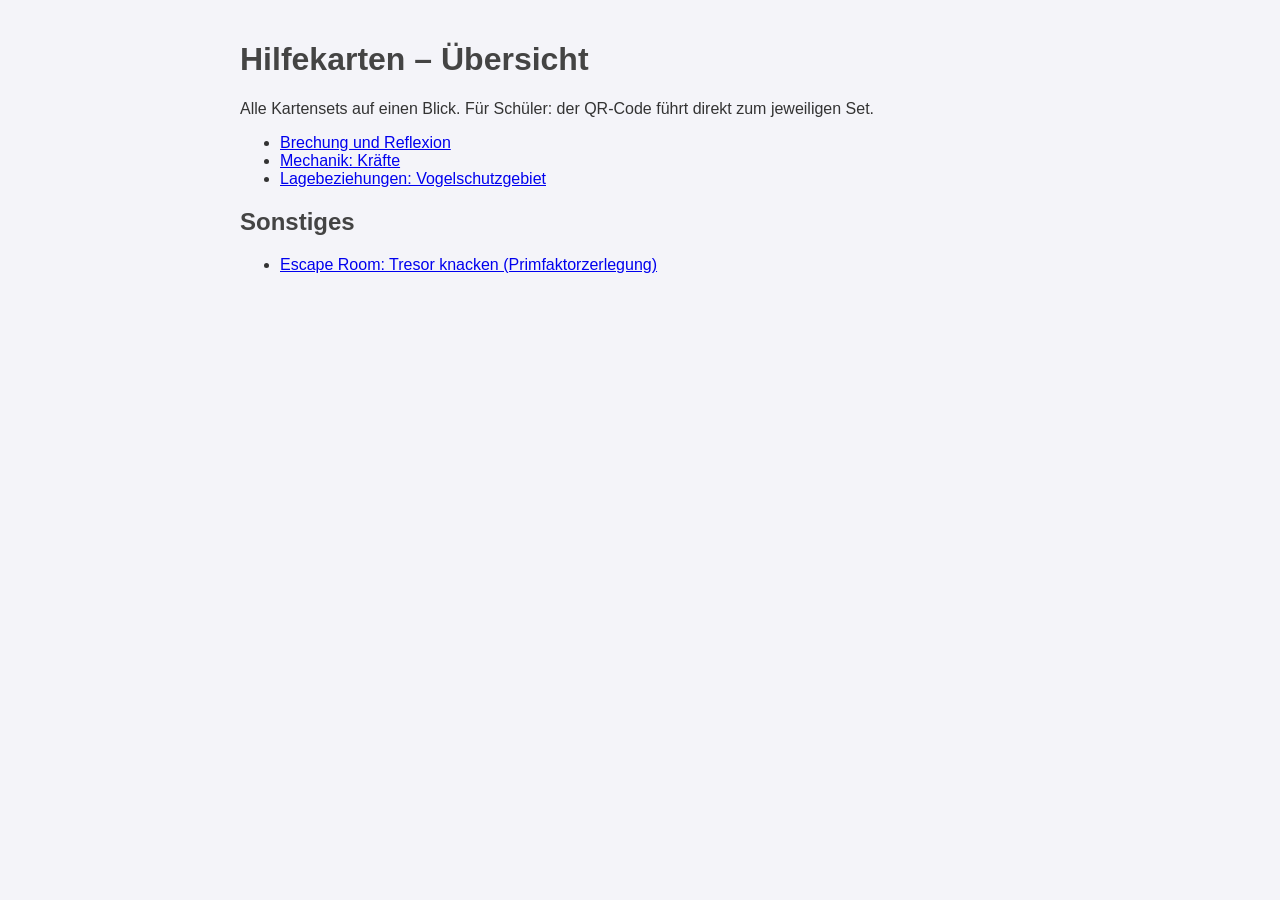
==== index.html @ f0c29f99 "Add link to Escape Room: Tresor knacken" ====
<!DOCTYPE html>
<html lang="de">
<head>
    <meta charset="UTF-8">
    <meta name="viewport" content="width=device-width, initial-scale=1.0">
    <title>Hilfekarten - Übersicht</title>
    <link rel="stylesheet" href="css/style.css">
</head>
<body>

<div class="container">
    <h1>Hilfekarten – Übersicht</h1>
    <p>Alle Kartensets auf einen Blick. Für Schüler: der QR-Code führt direkt zum jeweiligen Set.</p>

    <ul>
        <li><a href="brechung-reflexion.html">Brechung und Reflexion</a></li>
        <li><a href="mechanik-kraefte.html">Mechanik: Kräfte</a></li>
        <li><a href="vogelschutzgebiet.html">Lagebeziehungen: Vogelschutzgebiet</a></li>
      </ul>

    <h2>Sonstiges</h2>
    <ul>
        <li><a href="tresor-pfz.html">Escape Room: Tresor knacken (Primfaktorzerlegung)</a></li>
    </ul>
</div>

</body>
</html>
---- css/style.css ----
body {
    font-family: Arial, sans-serif;
    margin: 0;
    padding: 20px;
    background-color: #f4f4f9;
    color: #333;
}
.container {
    max-width: 800px;
    margin: auto;
}
h1, h2 {
    color: #444;
}
.button {
    display: inline-block;
    padding: 10px 20px;
    margin: 10px 0;
    background-color: #0073e6;
    color: #fff;
    border: none;
    cursor: pointer;
    border-radius: 5px;
    text-align: center;
    font-size: 1em;
}
.button:hover {
    background-color: #005bb5;
}
.hint {
    display: none;
    padding: 10px;
    margin: 10px 0;
    border: 1px solid #ddd;
    border-radius: 5px;
    background-color: #f9f9f9;
}
.hint.visible {
    display: block;
}
img {
    max-width: 100%;
    height: auto;
}
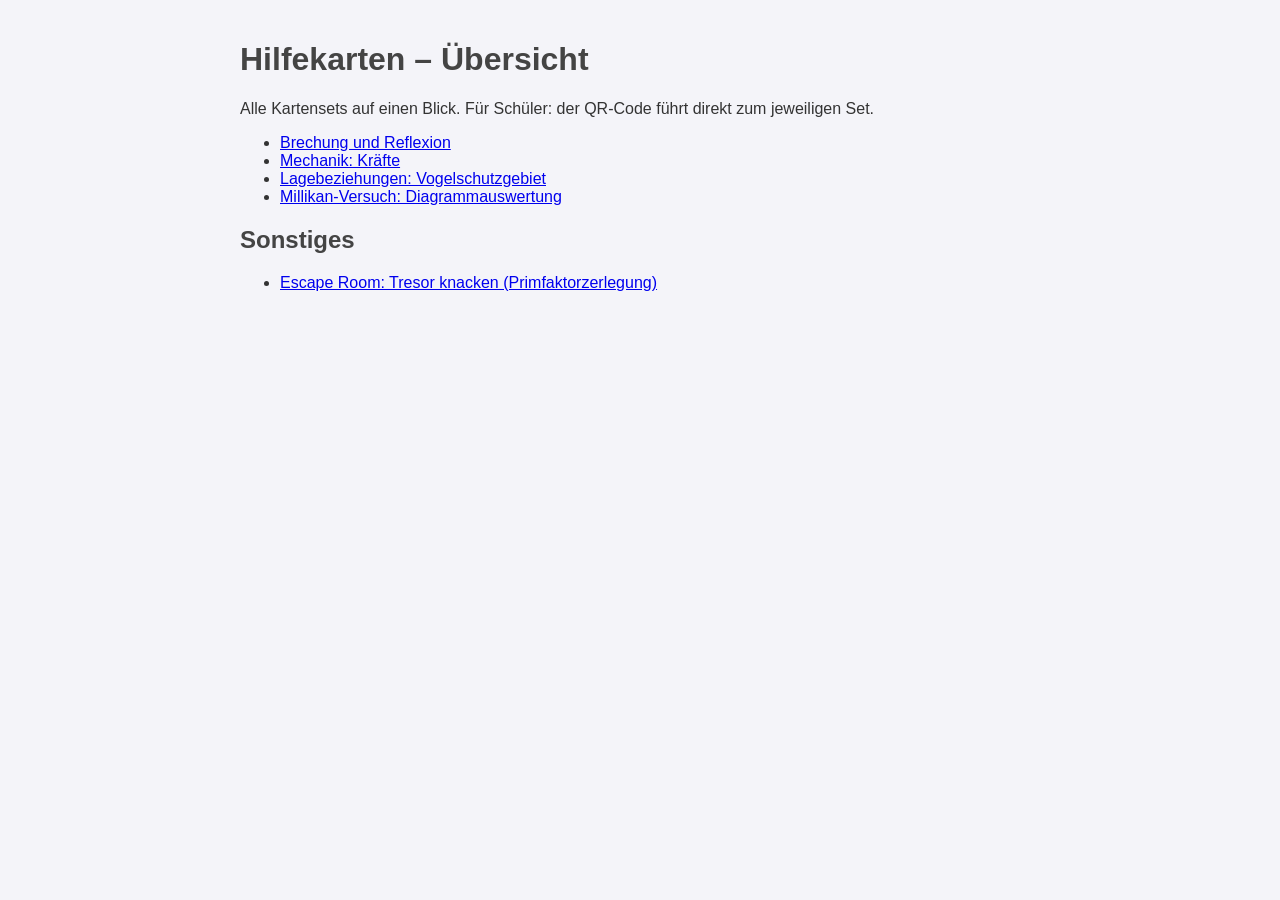
==== commit efb16a3c: "Hilfekarten Millikan-Diagramm mit Denkpause zwischen den Hinweisen Co-Authored-By: Claude Opus 5.5 <" ====
--- a/index.html
+++ b/index.html
@@ -16,6 +16,7 @@
         <li><a href="brechung-reflexion.html">Brechung und Reflexion</a></li>
         <li><a href="mechanik-kraefte.html">Mechanik: Kräfte</a></li>
         <li><a href="vogelschutzgebiet.html">Lagebeziehungen: Vogelschutzgebiet</a></li>
+        <li><a href="millikan-diagramm.html">Millikan-Versuch: Diagrammauswertung</a></li>
       </ul>
 
     <h2>Sonstiges</h2>
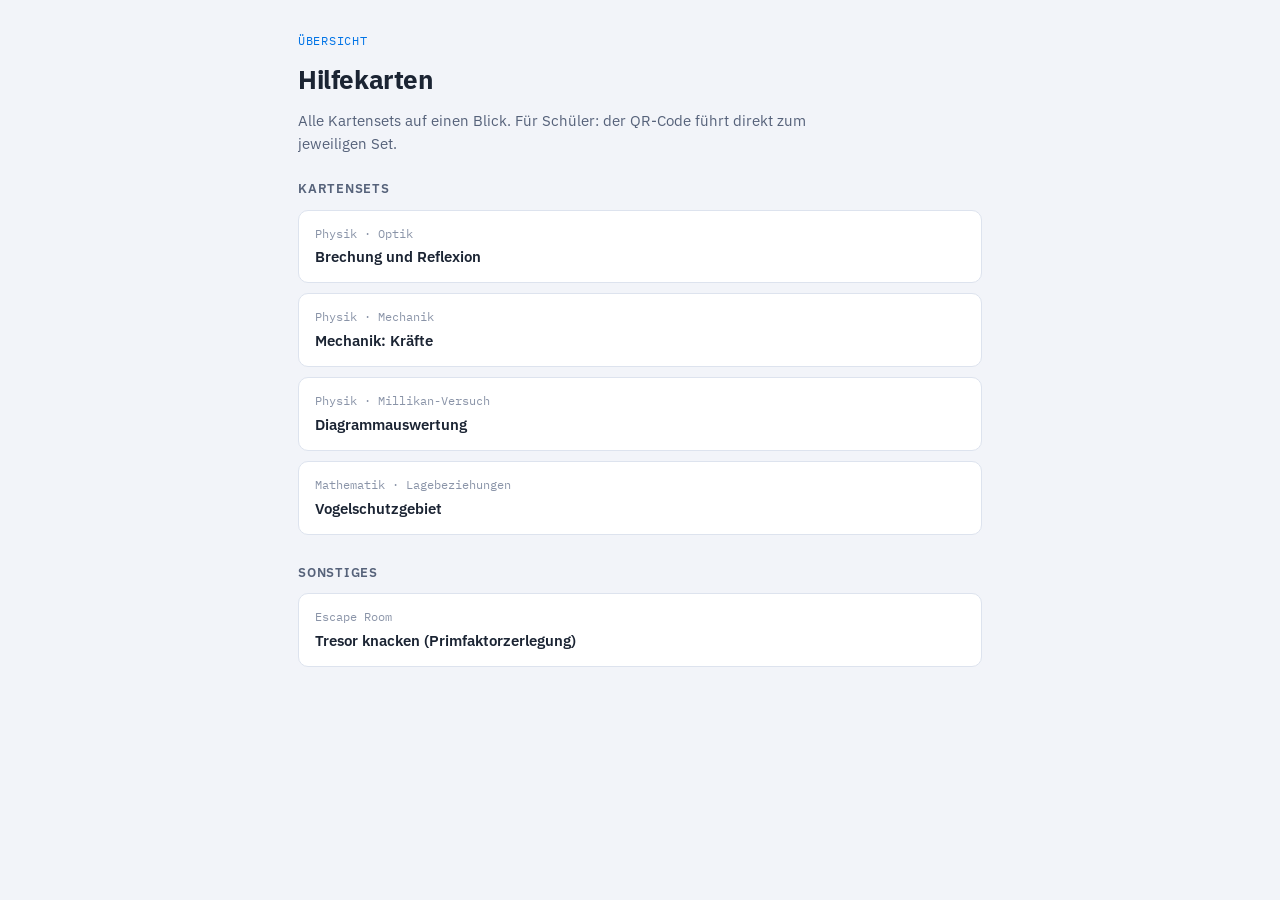
==== commit ef644961: "Einheitliches Design und Denkpause für alle Hilfekarten-Sets Gemeinsames style.css und hints.js; War" ====
--- a/index.html
+++ b/index.html
@@ -9,19 +9,23 @@
 <body>
 
 <div class="container">
-    <h1>Hilfekarten – Übersicht</h1>
-    <p>Alle Kartensets auf einen Blick. Für Schüler: der QR-Code führt direkt zum jeweiligen Set.</p>
+    <header>
+        <p class="kicker">Übersicht</p>
+        <h1>Hilfekarten</h1>
+        <p class="intro">Alle Kartensets auf einen Blick. Für Schüler: der QR-Code führt direkt zum jeweiligen Set.</p>
+    </header>
 
-    <ul>
-        <li><a href="brechung-reflexion.html">Brechung und Reflexion</a></li>
-        <li><a href="mechanik-kraefte.html">Mechanik: Kräfte</a></li>
-        <li><a href="vogelschutzgebiet.html">Lagebeziehungen: Vogelschutzgebiet</a></li>
-        <li><a href="millikan-diagramm.html">Millikan-Versuch: Diagrammauswertung</a></li>
-      </ul>
+    <h2>Kartensets</h2>
+    <ul class="sets">
+        <li><a href="brechung-reflexion.html"><span class="fach">Physik · Optik</span><span class="name">Brechung und Reflexion</span></a></li>
+        <li><a href="mechanik-kraefte.html"><span class="fach">Physik · Mechanik</span><span class="name">Mechanik: Kräfte</span></a></li>
+        <li><a href="millikan-diagramm.html"><span class="fach">Physik · Millikan-Versuch</span><span class="name">Diagrammauswertung</span></a></li>
+        <li><a href="vogelschutzgebiet.html"><span class="fach">Mathematik · Lagebeziehungen</span><span class="name">Vogelschutzgebiet</span></a></li>
+    </ul>
 
     <h2>Sonstiges</h2>
-    <ul>
-        <li><a href="tresor-pfz.html">Escape Room: Tresor knacken (Primfaktorzerlegung)</a></li>
+    <ul class="sets">
+        <li><a href="tresor-pfz.html"><span class="fach">Escape Room</span><span class="name">Tresor knacken (Primfaktorzerlegung)</span></a></li>
     </ul>
 </div>
 
--- a/css/style.css
+++ b/css/style.css
@@ -1,44 +1,285 @@
+/* Gemeinsames Design für alle Hilfekarten-Sets und die Übersicht */
+@import url("https://fonts.googleapis.com/css2?family=IBM+Plex+Sans:wght@400;500;600;700&family=IBM+Plex+Mono:wght@400;500;600&display=swap");
+
+:root {
+  --bg: #F2F4F9;
+  --surface: #FFFFFF;
+  --surface-2: #F6F8FC;
+  --border: #DDE3EE;
+  --text: #1B2433;
+  --text-2: #56627A;
+  --text-3: #8A94A8;
+  --accent: #0073E6;
+  --accent-hover: #005BB5;
+  --accent-soft: #E6F0FC;
+  --accent-ink: #FFFFFF;
+  --wait: #B8C6DA;
+  --shadow: 0 1px 2px rgba(20, 40, 80, 0.06), 0 8px 24px rgba(20, 40, 80, 0.06);
+}
+@media (prefers-color-scheme: dark) {
+  :root:not([data-theme="light"]) {
+    color-scheme: dark;
+    --bg: #0E1420;
+    --surface: #161E2E;
+    --surface-2: #1B2537;
+    --border: #2A3549;
+    --text: #E8EDF6;
+    --text-2: #9DA9C0;
+    --text-3: #647089;
+    --accent: #4B9DF2;
+    --accent-hover: #6FB1F5;
+    --accent-soft: #1A2C47;
+    --accent-ink: #0B1220;
+    --wait: #33415A;
+    --shadow: 0 1px 2px rgba(0, 0, 0, 0.3), 0 8px 24px rgba(0, 0, 0, 0.25);
+  }
+}
+:root[data-theme="dark"] {
+  color-scheme: dark;
+  --bg: #0E1420;
+  --surface: #161E2E;
+  --surface-2: #1B2537;
+  --border: #2A3549;
+  --text: #E8EDF6;
+  --text-2: #9DA9C0;
+  --text-3: #647089;
+  --accent: #4B9DF2;
+  --accent-hover: #6FB1F5;
+  --accent-soft: #1A2C47;
+  --accent-ink: #0B1220;
+  --wait: #33415A;
+  --shadow: 0 1px 2px rgba(0, 0, 0, 0.3), 0 8px 24px rgba(0, 0, 0, 0.25);
+}
+
+* { box-sizing: border-box; }
+[hidden] { display: none !important; }
 body {
-    font-family: Arial, sans-serif;
-    margin: 0;
-    padding: 20px;
-    background-color: #f4f4f9;
-    color: #333;
-}
-.container {
-    max-width: 800px;
-    margin: auto;
-}
-h1, h2 {
-    color: #444;
-}
-.button {
-    display: inline-block;
-    padding: 10px 20px;
-    margin: 10px 0;
-    background-color: #0073e6;
-    color: #fff;
-    border: none;
-    cursor: pointer;
-    border-radius: 5px;
-    text-align: center;
-    font-size: 1em;
-}
-.button:hover {
-    background-color: #005bb5;
-}
+  margin: 0;
+  background: var(--bg);
+  color: var(--text);
+  font-family: "IBM Plex Sans", "Segoe UI", Arial, sans-serif;
+  font-size: 15px;
+  line-height: 1.55;
+  -webkit-font-smoothing: antialiased;
+}
+img { max-width: 100%; height: auto; }
+a { color: var(--accent); }
+
+.hilfekarten, .container {
+  max-width: 720px;
+  margin: 0 auto;
+  padding: 32px 18px 64px;
+}
+
+/* Kopf */
+header { margin-bottom: 24px; }
+.kicker {
+  font-family: "IBM Plex Mono", ui-monospace, monospace;
+  font-size: 12px;
+  letter-spacing: 0.06em;
+  text-transform: uppercase;
+  color: var(--accent);
+  margin: 0 0 8px;
+}
+h1 { font-size: 26px; font-weight: 700; margin: 0 0 10px; letter-spacing: -0.015em; text-wrap: balance; }
+.intro { margin: 0; color: var(--text-2); max-width: 62ch; }
+
+/* Auswahl der Aufgabe */
+.picker {
+  display: grid;
+  grid-template-columns: repeat(auto-fit, minmax(150px, 1fr));
+  gap: 10px;
+  margin: 0 0 18px;
+}
+.pick {
+  font: inherit;
+  text-align: left;
+  background: var(--surface);
+  color: var(--text);
+  border: 1px solid var(--border);
+  border-radius: 10px;
+  padding: 12px 14px;
+  cursor: pointer;
+  display: flex;
+  flex-direction: column;
+  gap: 2px;
+  transition: border-color 0.2s, background-color 0.2s;
+}
+.pick:hover { border-color: var(--accent); }
+.pick:focus-visible { outline: 2px solid var(--accent); outline-offset: 2px; }
+.pick-num {
+  font-family: "IBM Plex Mono", ui-monospace, monospace;
+  font-size: 12px;
+  color: var(--text-3);
+}
+.pick-title { font-weight: 600; font-size: 14px; line-height: 1.35; }
+.pick[aria-pressed="true"] { background: var(--accent-soft); border-color: var(--accent); }
+.pick[aria-pressed="true"] .pick-num { color: var(--accent); }
+
+/* Hilfekarte */
+.card {
+  background: var(--surface);
+  border: 1px solid var(--border);
+  border-radius: 14px;
+  box-shadow: var(--shadow);
+  overflow: hidden;
+}
+.card-head {
+  padding: 18px 20px 16px;
+  border-bottom: 1px solid var(--border);
+  display: flex;
+  justify-content: space-between;
+  align-items: flex-start;
+  gap: 16px;
+}
+.card-label {
+  font-family: "IBM Plex Mono", ui-monospace, monospace;
+  font-size: 12px;
+  color: var(--accent);
+  margin: 0 0 2px;
+}
+.card-head h2 { font-size: 17px; font-weight: 600; margin: 0; text-wrap: balance; }
+.progress { display: flex; gap: 5px; padding-top: 7px; flex-shrink: 0; }
+.progress span {
+  width: 18px; height: 4px; border-radius: 2px;
+  background: var(--border);
+  transition: background-color 0.3s;
+}
+.progress span.on { background: var(--accent); }
+
+.aufgabe {
+  padding: 16px 20px;
+  border-bottom: 1px solid var(--border);
+}
+.aufgabe > :first-child { margin-top: 0; }
+.aufgabe > :last-child { margin-bottom: 0; }
+.aufgabe img { display: block; border-radius: 8px; border: 1px solid var(--border); background: #FFFFFF; }
+.aufgabe .platzhalter { color: var(--text-3); font-style: italic; }
+
+.hints { list-style: none; margin: 0; padding: 8px 20px 4px; }
 .hint {
-    display: none;
-    padding: 10px;
-    margin: 10px 0;
-    border: 1px solid #ddd;
-    border-radius: 5px;
-    background-color: #f9f9f9;
-}
-.hint.visible {
-    display: block;
-}
-img {
-    max-width: 100%;
-    height: auto;
-}
+  display: grid;
+  grid-template-columns: 28px minmax(0, 1fr);
+  gap: 12px;
+  padding: 14px 0;
+}
+.hint:not([hidden]) ~ .hint:not([hidden]) { border-top: 1px dashed var(--border); }
+.hint.neu { animation: reveal 0.4s ease both; }
+.hint-no {
+  width: 28px; height: 28px;
+  border-radius: 50%;
+  display: grid; place-items: center;
+  font-family: "IBM Plex Mono", ui-monospace, monospace;
+  font-size: 13px; font-weight: 600;
+  background: var(--accent-soft);
+  color: var(--accent);
+}
+.hint-label {
+  display: block;
+  font-size: 12px;
+  font-weight: 600;
+  letter-spacing: 0.04em;
+  text-transform: uppercase;
+  color: var(--text-3);
+  margin-bottom: 2px;
+}
+.hint-text iframe {
+  display: block;
+  width: 100%;
+  height: auto;
+  aspect-ratio: 16 / 9;
+  border: 0;
+  border-radius: 8px;
+  margin-top: 10px;
+}
+.empty { color: var(--text-3); font-size: 14px; padding: 14px 0; }
+@keyframes reveal {
+  from { opacity: 0; transform: translateY(6px); }
+  to { opacity: 1; transform: none; }
+}
+
+.card-foot {
+  padding: 16px 20px 20px;
+  background: var(--surface-2);
+  border-top: 1px solid var(--border);
+  display: flex;
+  flex-wrap: wrap;
+  align-items: center;
+  gap: 12px 16px;
+}
+.next {
+  position: relative;
+  overflow: hidden;
+  font: inherit;
+  font-weight: 600;
+  font-size: 15px;
+  padding: 11px 20px;
+  min-height: 44px;
+  border: none;
+  border-radius: 8px;
+  background: var(--accent);
+  color: var(--accent-ink);
+  cursor: pointer;
+  font-variant-numeric: tabular-nums;
+  transition: background-color 0.2s;
+}
+.next:hover:not(:disabled) { background: var(--accent-hover); }
+.next:focus-visible { outline: 2px solid var(--accent); outline-offset: 3px; }
+.next:disabled { cursor: not-allowed; }
+.next.waiting { background: var(--wait); color: var(--text); }
+.next .fill {
+  position: absolute; inset: 0;
+  background: var(--accent);
+  opacity: 0.35;
+  transform-origin: left center;
+  transform: scaleX(0);
+}
+.next .lbl { position: relative; }
+.next.finished { background: var(--border); color: var(--text-3); }
+.status { font-size: 13px; color: var(--text-2); flex: 1; min-width: 180px; margin: 0; }
+
+footer {
+  margin-top: 28px;
+  font-family: "IBM Plex Mono", ui-monospace, monospace;
+  font-size: 12px;
+  color: var(--text-3);
+  text-align: center;
+}
+
+/* Übersichtsseite */
+.sets { list-style: none; margin: 0 0 28px; padding: 0; display: grid; gap: 10px; }
+.sets a {
+  display: flex;
+  flex-direction: column;
+  gap: 2px;
+  padding: 14px 16px;
+  background: var(--surface);
+  border: 1px solid var(--border);
+  border-radius: 10px;
+  color: var(--text);
+  text-decoration: none;
+  transition: border-color 0.2s;
+}
+.sets a:hover { border-color: var(--accent); }
+.sets a:focus-visible { outline: 2px solid var(--accent); outline-offset: 2px; }
+.sets .fach {
+  font-family: "IBM Plex Mono", ui-monospace, monospace;
+  font-size: 12px;
+  color: var(--text-3);
+}
+.sets .name { font-weight: 600; }
+.container h2 {
+  font-size: 13px;
+  font-weight: 600;
+  letter-spacing: 0.06em;
+  text-transform: uppercase;
+  color: var(--text-2);
+  margin: 0 0 10px;
+}
+
+@media (max-width: 460px) {
+  .next { width: 100%; }
+}
+@media (prefers-reduced-motion: reduce) {
+  * { animation: none !important; transition: none !important; }
+}
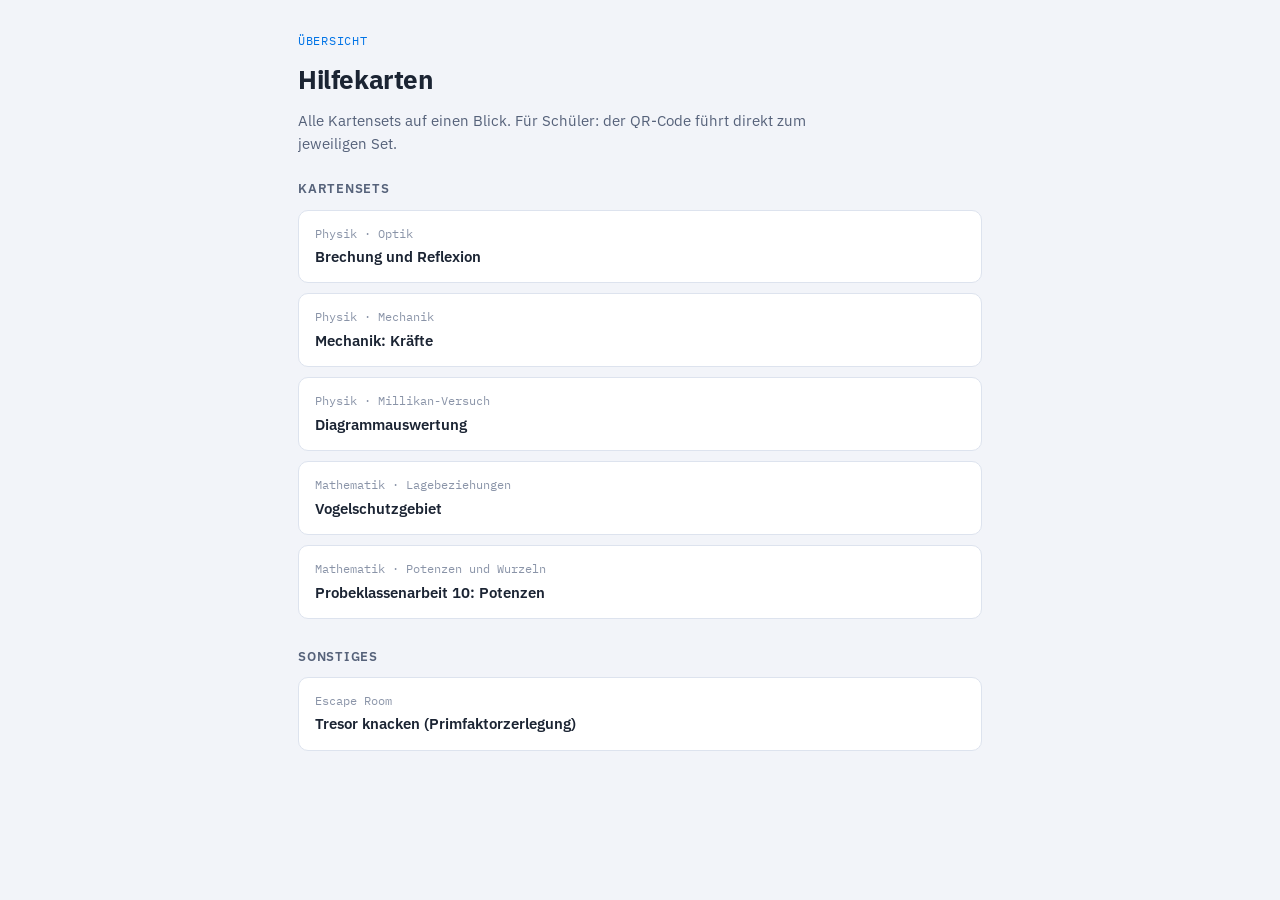
==== commit 48729f8c: "Hilfekarten für Probeklassenarbeit 10 Potenzen hinzufügen Tippkarten aus der PDF-Vorlage als Hilfeka" ====
--- a/index.html
+++ b/index.html
@@ -21,6 +21,7 @@
         <li><a href="mechanik-kraefte.html"><span class="fach">Physik · Mechanik</span><span class="name">Mechanik: Kräfte</span></a></li>
         <li><a href="millikan-diagramm.html"><span class="fach">Physik · Millikan-Versuch</span><span class="name">Diagrammauswertung</span></a></li>
         <li><a href="vogelschutzgebiet.html"><span class="fach">Mathematik · Lagebeziehungen</span><span class="name">Vogelschutzgebiet</span></a></li>
+        <li><a href="Hilfekarten_Probeklassenarbeit_10_Potenzen.html"><span class="fach">Mathematik · Potenzen und Wurzeln</span><span class="name">Probeklassenarbeit 10: Potenzen</span></a></li>
     </ul>
 
     <h2>Sonstiges</h2>
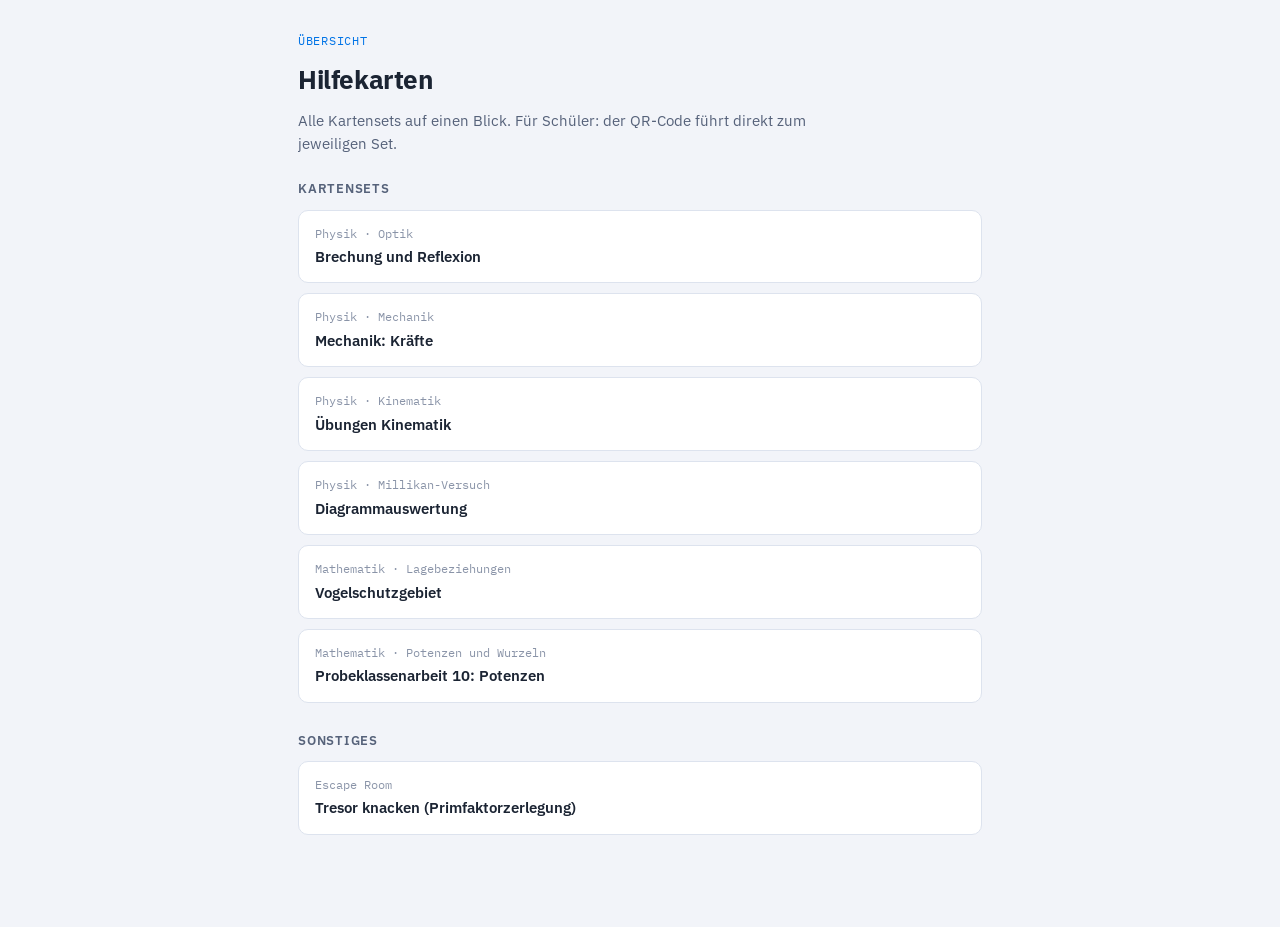
==== commit e7238a23: "Hilfekarten für Übungen Kinematik hinzufügen Hilfekarten zu den Aufgaben 2b, 2c, 3, 6 und 7 mit je z" ====
--- a/index.html
+++ b/index.html
@@ -19,6 +19,7 @@
     <ul class="sets">
         <li><a href="brechung-reflexion.html"><span class="fach">Physik · Optik</span><span class="name">Brechung und Reflexion</span></a></li>
         <li><a href="mechanik-kraefte.html"><span class="fach">Physik · Mechanik</span><span class="name">Mechanik: Kräfte</span></a></li>
+        <li><a href="Hilfekarten_%C3%9Cbungen_Kinematik.html"><span class="fach">Physik · Kinematik</span><span class="name">Übungen Kinematik</span></a></li>
         <li><a href="millikan-diagramm.html"><span class="fach">Physik · Millikan-Versuch</span><span class="name">Diagrammauswertung</span></a></li>
         <li><a href="vogelschutzgebiet.html"><span class="fach">Mathematik · Lagebeziehungen</span><span class="name">Vogelschutzgebiet</span></a></li>
         <li><a href="Hilfekarten_Probeklassenarbeit_10_Potenzen.html"><span class="fach">Mathematik · Potenzen und Wurzeln</span><span class="name">Probeklassenarbeit 10: Potenzen</span></a></li>
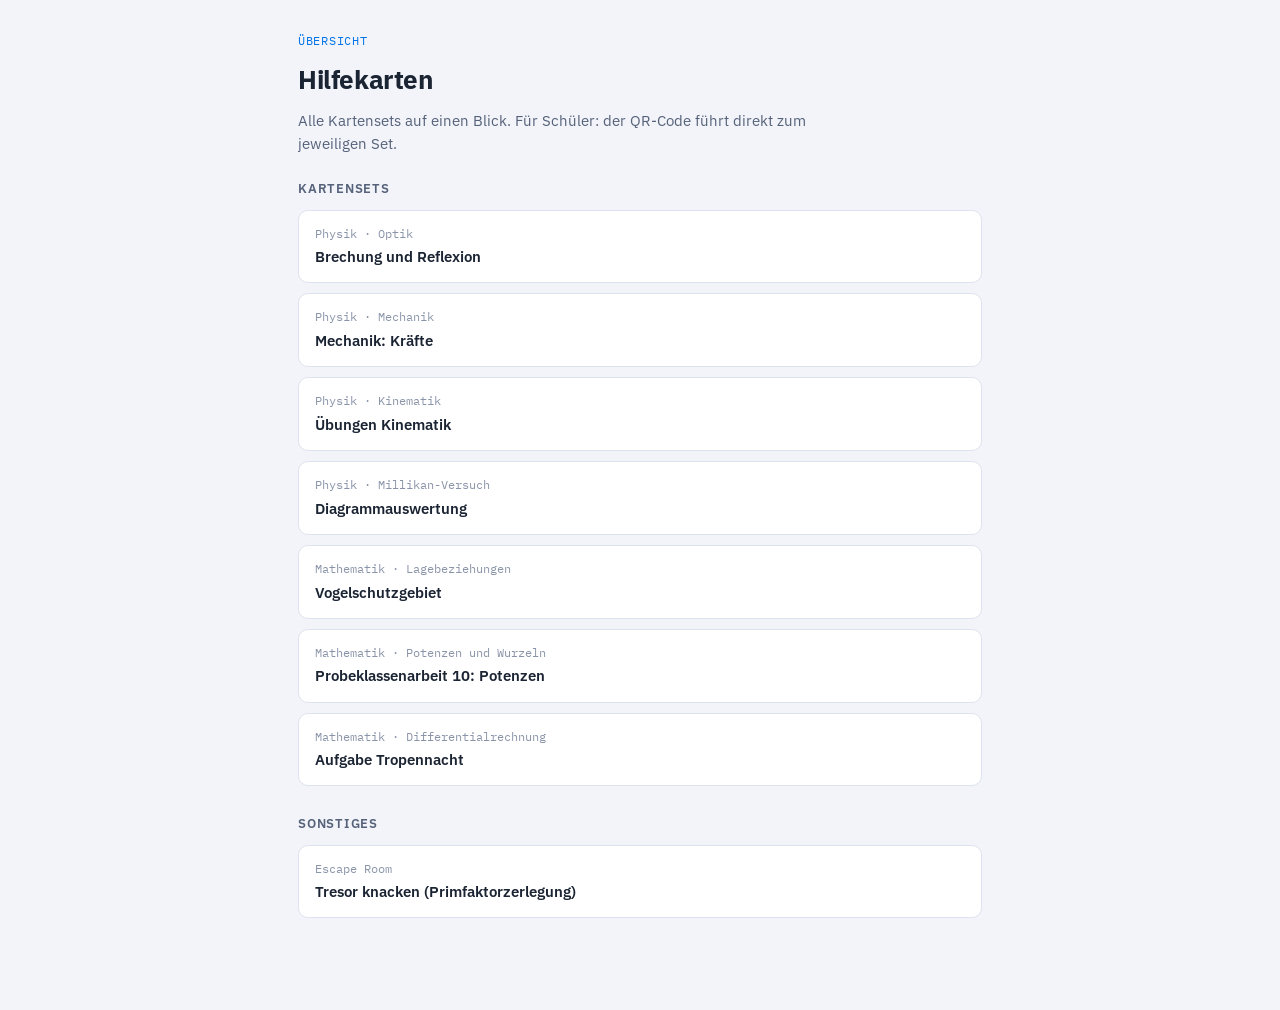
==== commit 01296bb1: "Hilfekarten für Aufgabe Tropennacht hinzufügen Vier aufeinander aufbauende Hinweise (Zeitachse, Rate" ====
--- a/index.html
+++ b/index.html
@@ -23,6 +23,7 @@
         <li><a href="millikan-diagramm.html"><span class="fach">Physik · Millikan-Versuch</span><span class="name">Diagrammauswertung</span></a></li>
         <li><a href="vogelschutzgebiet.html"><span class="fach">Mathematik · Lagebeziehungen</span><span class="name">Vogelschutzgebiet</span></a></li>
         <li><a href="Hilfekarten_Probeklassenarbeit_10_Potenzen.html"><span class="fach">Mathematik · Potenzen und Wurzeln</span><span class="name">Probeklassenarbeit 10: Potenzen</span></a></li>
+        <li><a href="Hilfekarten_Aufgabe_Tropennacht.html"><span class="fach">Mathematik · Differentialrechnung</span><span class="name">Aufgabe Tropennacht</span></a></li>
     </ul>
 
     <h2>Sonstiges</h2>
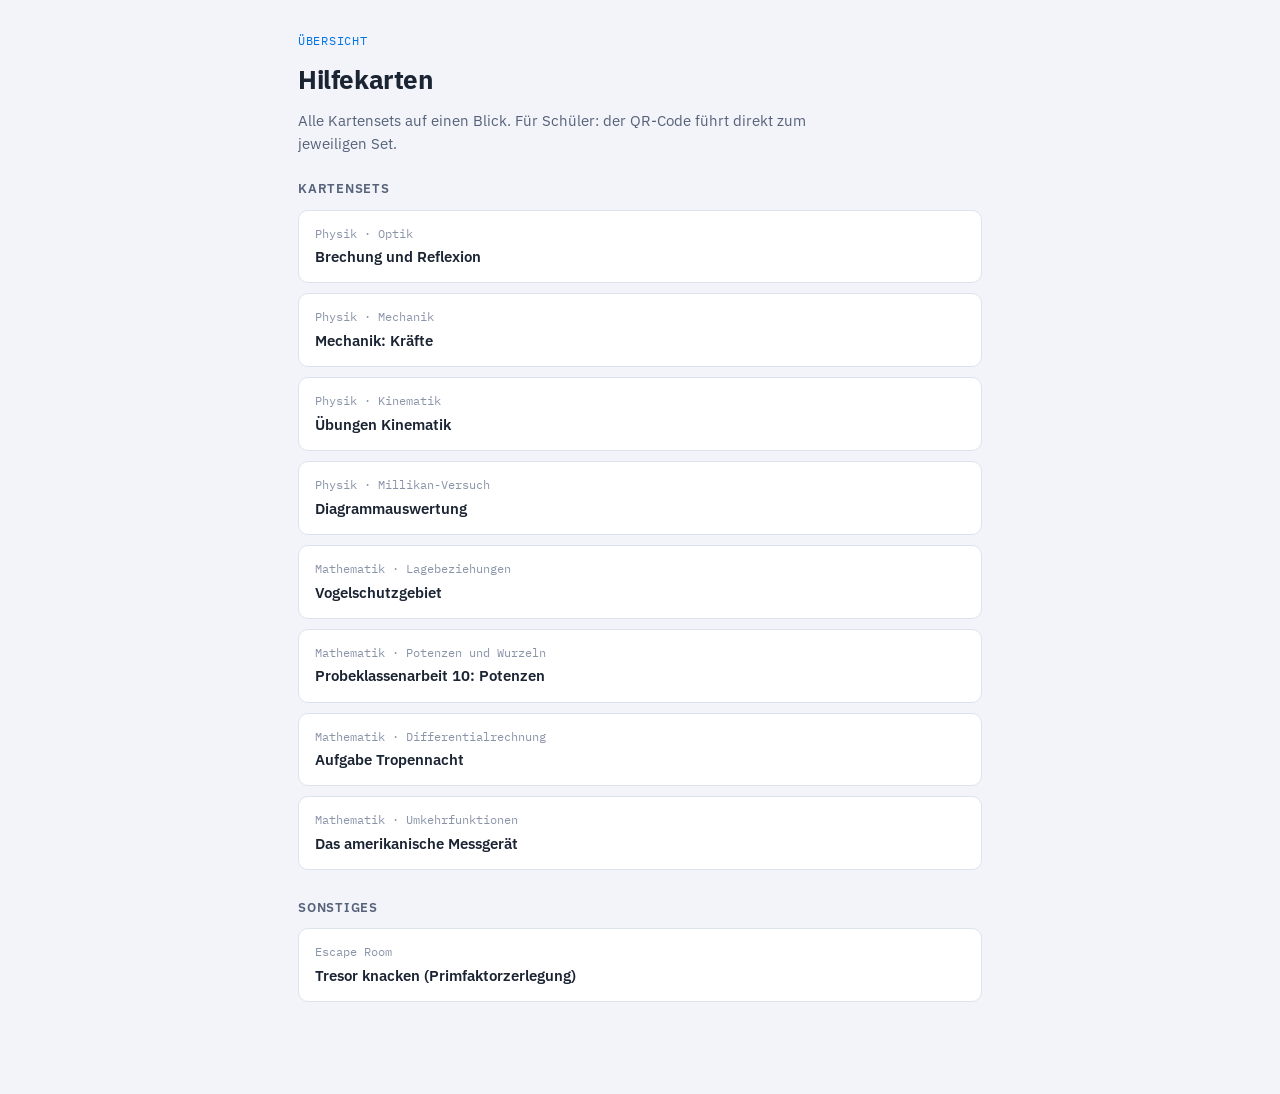
==== commit 7e725a46: "Hilfekarten für „Das amerikanische Messgerät“ hinzufügen Hilfen aus den Hilfekarten-PDFs (Aufgaben 1" ====
--- a/index.html
+++ b/index.html
@@ -24,6 +24,7 @@
         <li><a href="vogelschutzgebiet.html"><span class="fach">Mathematik · Lagebeziehungen</span><span class="name">Vogelschutzgebiet</span></a></li>
         <li><a href="Hilfekarten_Probeklassenarbeit_10_Potenzen.html"><span class="fach">Mathematik · Potenzen und Wurzeln</span><span class="name">Probeklassenarbeit 10: Potenzen</span></a></li>
         <li><a href="Hilfekarten_Aufgabe_Tropennacht.html"><span class="fach">Mathematik · Differentialrechnung</span><span class="name">Aufgabe Tropennacht</span></a></li>
+        <li><a href="Hilfekarten_Das_amerikanische_Messgeraet.html"><span class="fach">Mathematik · Umkehrfunktionen</span><span class="name">Das amerikanische Messgerät</span></a></li>
     </ul>
 
     <h2>Sonstiges</h2>
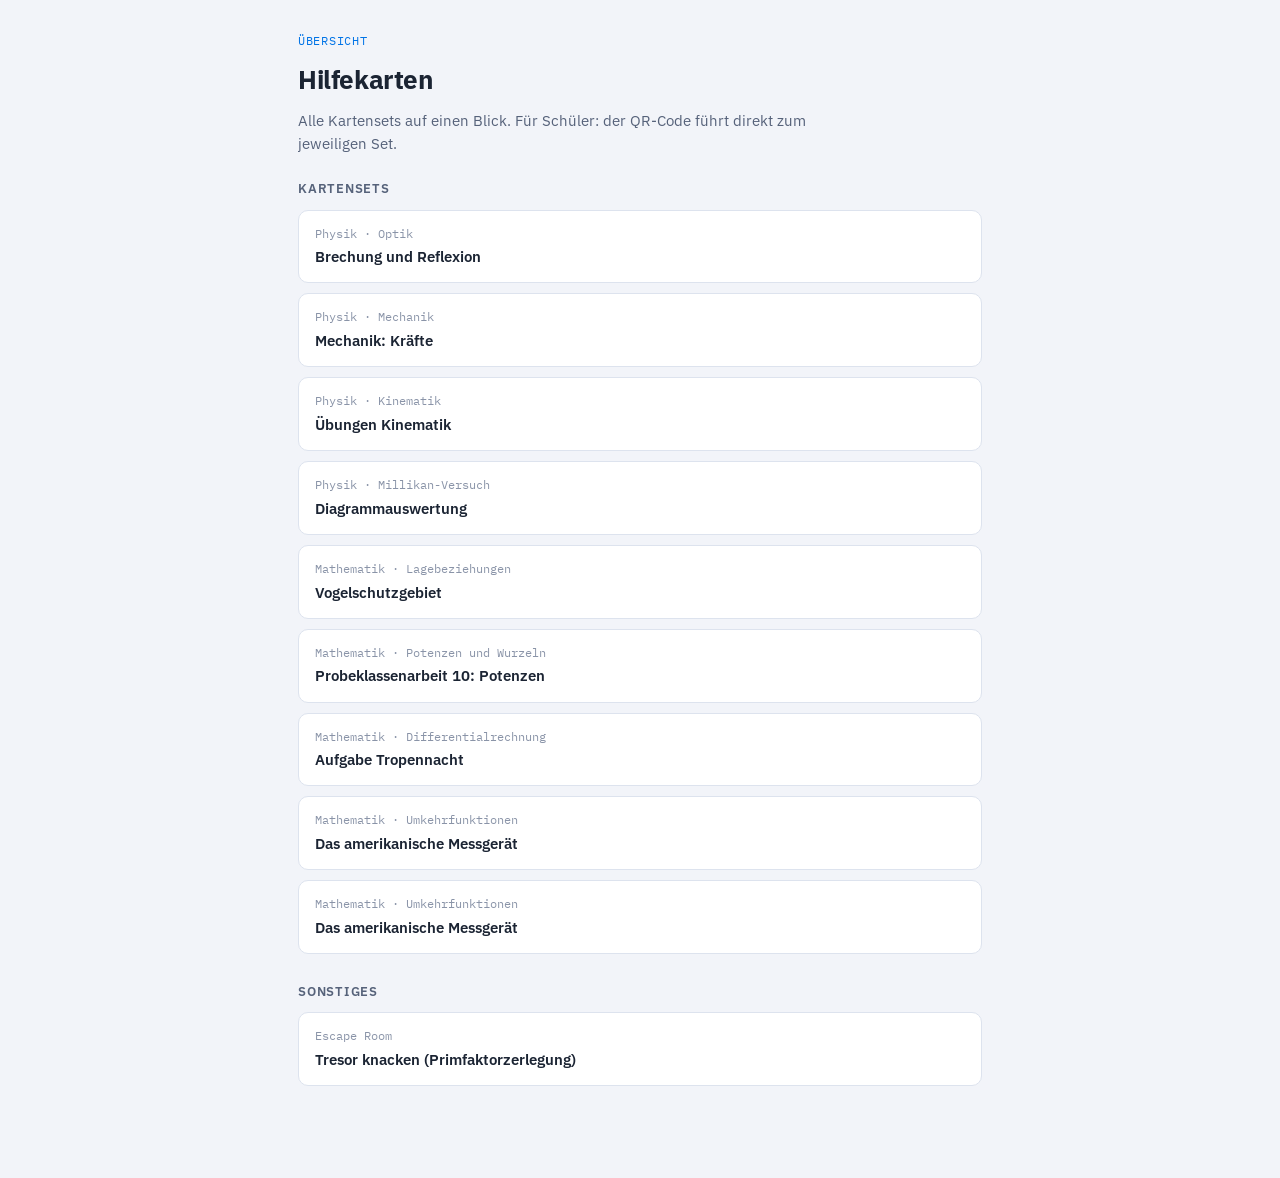
==== commit 462968e8: "Add new link for 'Hilfekarten UB Einstieg'" ====
--- a/index.html
+++ b/index.html
@@ -25,6 +25,7 @@
         <li><a href="Hilfekarten_Probeklassenarbeit_10_Potenzen.html"><span class="fach">Mathematik · Potenzen und Wurzeln</span><span class="name">Probeklassenarbeit 10: Potenzen</span></a></li>
         <li><a href="Hilfekarten_Aufgabe_Tropennacht.html"><span class="fach">Mathematik · Differentialrechnung</span><span class="name">Aufgabe Tropennacht</span></a></li>
         <li><a href="Hilfekarten_Das_amerikanische_Messgeraet.html"><span class="fach">Mathematik · Umkehrfunktionen</span><span class="name">Das amerikanische Messgerät</span></a></li>
+        <li><a href="Hilfekarten_UB_Einstieg.html"><span class="fach">Mathematik · Umkehrfunktionen</span><span class="name">Das amerikanische Messgerät</span></a></li>
     </ul>
 
     <h2>Sonstiges</h2>
